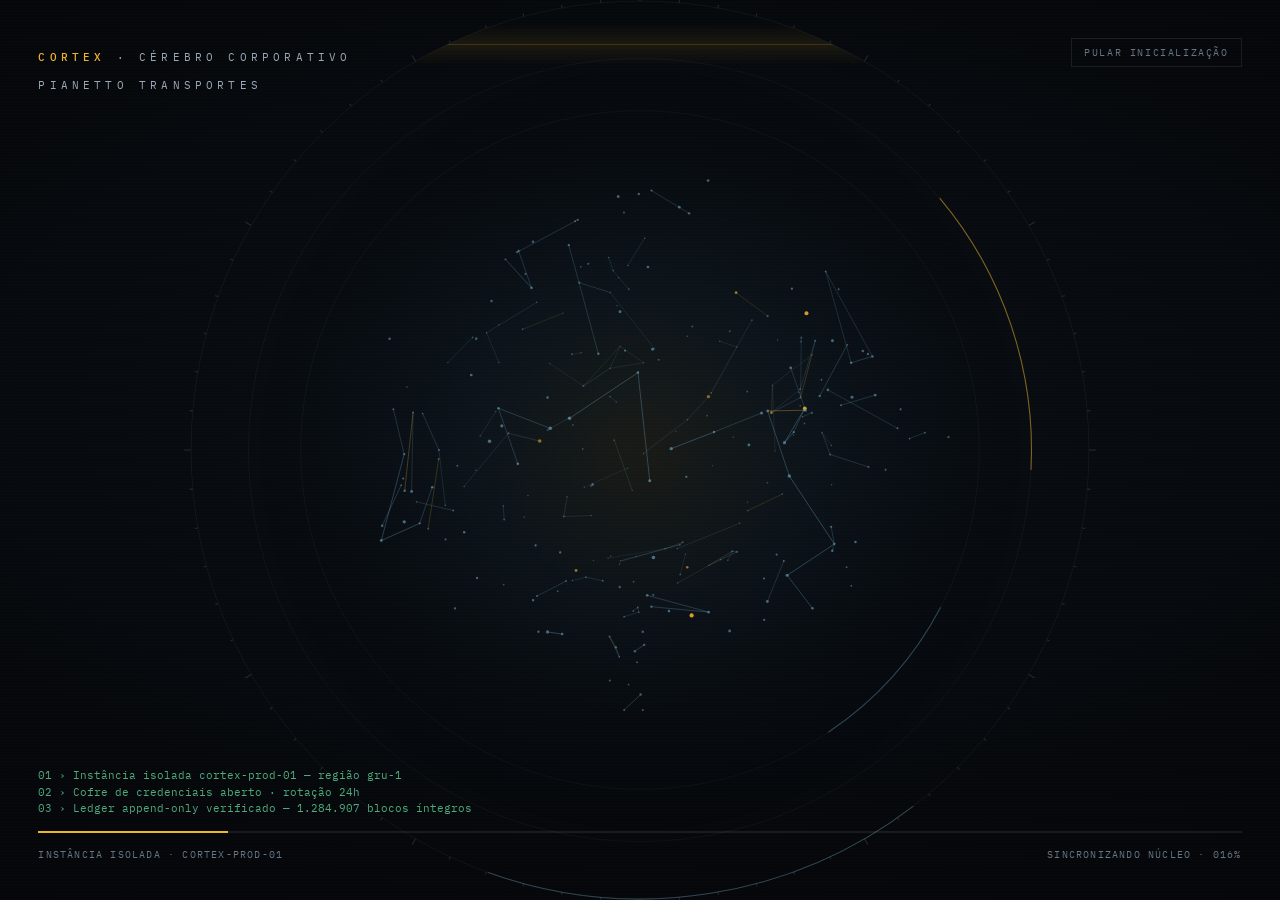
==== index.html @ 595af2d2 "CORTEX: protótipo completo — boot neural, sala do CEO, conciliação ATUA x bancos, 18 etapas, 20 agen" ====
<!doctype html>
<html lang="pt-BR">
<head>
<meta charset="utf-8" />
<meta name="viewport" content="width=device-width, initial-scale=1" />
<title>CORTEX · Pianetto Transportes</title>
<meta name="description" content="Cérebro corporativo autônomo da Pianetto Transportes — agentes, confrontos e conciliação ATUA × bancos." />
<link rel="preconnect" href="https://fonts.googleapis.com">
<link rel="preconnect" href="https://fonts.gstatic.com" crossorigin>
<link href="https://fonts.googleapis.com/css2?family=IBM+Plex+Mono:wght@400;500&family=IBM+Plex+Sans:wght@400;500;600&display=swap" rel="stylesheet">
<link rel="stylesheet" href="css/app.css" />
<link rel="icon" href="data:image/svg+xml,%3Csvg xmlns='http://www.w3.org/2000/svg' viewBox='0 0 32 32'%3E%3Cpath d='M16 3 27 9v14L16 29 5 23V9z' fill='none' stroke='%23f0b429' stroke-width='2'/%3E%3Ccircle cx='16' cy='16' r='4' fill='%23f0b429'/%3E%3C/svg%3E">
</head>
<body>

<!-- INICIALIZAÇÃO -->
<div id="boot">
  <canvas id="bootCanvas"></canvas>
  <div class="boot-overlay">
    <div class="boot-top">
      <div>
        <p class="boot-title"><b>CORTEX</b> · Cérebro Corporativo</p>
        <p class="boot-title" style="margin-top:6px">Pianetto Transportes</p>
      </div>
      <button class="boot-skip" id="bootSkip" type="button">Pular inicialização</button>
    </div>
    <div class="boot-bottom">
      <div class="boot-log" id="bootLog" aria-live="polite"></div>
      <div class="boot-bar"><i id="bootBar"></i></div>
      <div class="boot-meta">
        <span>Instância isolada · cortex-prod-01</span>
        <span>Sincronizando núcleo · <span id="bootPct">000%</span></span>
      </div>
    </div>
  </div>
</div>

<!-- APLICAÇÃO -->
<div class="shell" id="shell">
  <aside class="side">
    <div class="brand">
      <svg width="26" height="26" viewBox="0 0 32 32" aria-label="Logo CORTEX" role="img">
        <path d="M16 2.5 27.5 9v14L16 29.5 4.5 23V9z" fill="none" stroke="currentColor" stroke-width="1.4"/>
        <path d="M16 8.5 22 12v7l-6 3.5L10 19v-7z" fill="none" stroke="currentColor" stroke-width="1" opacity=".55"/>
        <circle cx="16" cy="15.7" r="2.6" fill="currentColor"/>
      </svg>
      <div>
        <h1>CORTEX</h1>
        <span>Pianetto Transportes</span>
      </div>
    </div>
    <nav class="nav" id="nav" aria-label="Navegação principal"></nav>
    <div class="side-foot">
      <canvas id="miniBrain" style="width:100%;height:74px;display:block;margin-bottom:6px"></canvas>
      <div class="row"><span>Núcleo</span><b>operando</b></div>
      <div class="row"><span>Sinais hoje</span><b class="num" id="footSinais">—</b></div>
      <div class="row"><span>Custo do dia</span><b class="num" id="footCusto">—</b></div>
      <div class="row"><span>Versão</span><b>1.0.4</b></div>
    </div>
  </aside>

  <header class="top">
    <span class="pulse-dot" aria-hidden="true"></span>
    <div>
      <h2 id="topTitle">Sala do CEO</h2>
      <p class="sub" id="topSub">—</p>
    </div>
    <div class="spacer"></div>
    <div class="top-stat"><span class="eyebrow">Em risco</span><b id="topRisco" style="color:var(--crit)">—</b></div>
    <div class="top-stat"><span class="eyebrow">Recuperado/mês</span><b id="topRec" style="color:var(--ok)">—</b></div>
    <div class="top-stat"><span class="eyebrow">Varredura</span><b id="topVar">—</b></div>
  </header>

  <main class="main" id="main"></main>
</div>

<div class="drawer-bg" id="drawerBg"></div>
<aside class="drawer" id="drawer" aria-hidden="true"></aside>
<div class="toast" id="toast" role="status"></div>

<script type="module" src="js/app.js"></script>
</body>
</html>
---- css/app.css ----
/* CORTEX — painel de instrumentos */
:root {
  --bg: #06080a;
  --bg-2: #0a0e12;
  --panel: #0d1217;
  --panel-2: #111820;
  --line: rgba(150, 180, 200, 0.13);
  --line-strong: rgba(150, 180, 200, 0.26);
  --ink: #e6edf3;
  --ink-2: #9aa9b6;
  --ink-3: #647585;
  --amber: #f0b429;
  --amber-dim: rgba(240, 180, 41, 0.14);
  --steel: #6fa8c7;
  --ok: #4fa97d;
  --warn: #e8973a;
  --crit: #e5484d;
  --radius: 3px;
  --radius-lg: 6px;
  --mono: 'IBM Plex Mono', ui-monospace, monospace;
  --sans: 'IBM Plex Sans', system-ui, sans-serif;
}

* { box-sizing: border-box; }
html, body { height: 100%; margin: 0; overflow: hidden; }
body {
  background: var(--bg);
  color: var(--ink);
  font-family: var(--sans);
  font-size: 13px;
  line-height: 1.5;
  -webkit-font-smoothing: antialiased;
}
body::before {
  content: '';
  position: fixed; inset: 0; pointer-events: none; z-index: 999;
  background:
    repeating-linear-gradient(0deg, rgba(255,255,255,.014) 0 1px, transparent 1px 3px);
  opacity: .5;
}
::selection { background: rgba(240,180,41,.28); }
a { color: inherit; }
button { font: inherit; color: inherit; background: none; border: none; cursor: pointer; }
:focus-visible { outline: 1px solid var(--amber); outline-offset: 2px; }

.num { font-family: var(--mono); font-variant-numeric: tabular-nums lining-nums; }
.mono { font-family: var(--mono); }
.eyebrow {
  font-family: var(--mono); font-size: 10px; letter-spacing: .16em;
  text-transform: uppercase; color: var(--ink-3);
}

/* ---------- BOOT ---------- */
#boot {
  position: fixed; inset: 0; z-index: 500;
  background: radial-gradient(120% 90% at 50% 45%, #0a1016 0%, #05070a 60%, #030507 100%);
  display: grid; grid-template-rows: 1fr auto;
  transition: opacity .7s ease, filter .7s ease;
}
#boot.done { opacity: 0; filter: blur(6px); pointer-events: none; }
#boot canvas { position: absolute; inset: 0; width: 100%; height: 100%; }
.boot-overlay {
  position: relative; z-index: 2; display: grid; grid-template-rows: 1fr auto;
  height: 100%; padding: clamp(16px, 3vw, 40px);
}
.boot-top { display: flex; justify-content: space-between; align-items: flex-start; }
.boot-title { font-size: 11px; letter-spacing: .38em; text-transform: uppercase; color: var(--ink-2); font-family: var(--mono); }
.boot-title b { color: var(--amber); font-weight: 500; }
.boot-bottom { display: grid; gap: 14px; }
.boot-log {
  font-family: var(--mono); font-size: 11px; color: var(--ink-2);
  height: 128px; overflow: hidden; display: flex; flex-direction: column; justify-content: flex-end;
}
.boot-log div { opacity: 0; animation: logIn .28s forwards; white-space: nowrap; }
.boot-log .ok { color: var(--ok); }
.boot-log .hi { color: var(--amber); }
@keyframes logIn { to { opacity: 1; } }
.boot-bar { height: 2px; background: rgba(255,255,255,.08); position: relative; overflow: hidden; }
.boot-bar i { position: absolute; inset: 0 100% 0 0; background: var(--amber); transition: right .3s linear; }
.boot-meta { display: flex; justify-content: space-between; font-family: var(--mono); font-size: 10px; letter-spacing: .12em; color: var(--ink-3); text-transform: uppercase; }
.boot-skip {
  font-family: var(--mono); font-size: 10px; letter-spacing: .16em; text-transform: uppercase;
  color: var(--ink-3); border: 1px solid var(--line); padding: 6px 12px;
}
.boot-skip:hover { color: var(--amber); border-color: var(--line-strong); }

/* ---------- SHELL ---------- */
.shell {
  display: grid; grid-template-columns: 226px 1fr; grid-template-rows: 62px 1fr;
  height: 100dvh; opacity: 0; transition: opacity .6s ease .15s;
}
.shell.live { opacity: 1; }

.side {
  grid-row: 1 / -1; border-right: 1px solid var(--line); background: var(--bg-2);
  display: flex; flex-direction: column; overflow-y: auto; overscroll-behavior: contain;
}
.brand { display: flex; gap: 10px; align-items: center; padding: 14px 16px; border-bottom: 1px solid var(--line); }
.brand svg { color: var(--amber); flex: none; }
.brand h1 { font-size: 13px; margin: 0; letter-spacing: .3em; font-weight: 600; }
.brand span { display: block; font-family: var(--mono); font-size: 9px; letter-spacing: .14em; color: var(--ink-3); text-transform: uppercase; }

.nav { padding: 10px 8px; display: grid; gap: 1px; }
.nav-label { padding: 12px 8px 6px; }
.nav button {
  display: flex; align-items: center; gap: 9px; width: 100%; text-align: left;
  padding: 8px 8px; border-radius: var(--radius); color: var(--ink-2); font-size: 12.5px;
  position: relative;
}
.nav button:hover { background: rgba(255,255,255,.035); color: var(--ink); }
.nav button.on { background: rgba(240,180,41,.09); color: var(--ink); }
.nav button.on::before { content: ''; position: absolute; left: -8px; top: 6px; bottom: 6px; width: 2px; background: var(--amber); }
.nav svg { width: 14px; height: 14px; flex: none; opacity: .8; }
.nav .tag { margin-left: auto; font-family: var(--mono); font-size: 10px; color: var(--ink-3); }
.nav .tag.crit { color: var(--crit); }

.side-foot { margin-top: auto; padding: 12px 16px; border-top: 1px solid var(--line); display: grid; gap: 6px; }
.side-foot .row { display: flex; justify-content: space-between; font-family: var(--mono); font-size: 10px; color: var(--ink-3); }
.side-foot .row b { color: var(--ink-2); font-weight: 400; }

.top {
  grid-column: 2; display: flex; align-items: center; gap: 18px;
  padding: 0 20px; border-bottom: 1px solid var(--line); background: var(--bg-2);
}
.top h2 { font-size: 13px; margin: 0 0 2px; font-weight: 600; letter-spacing: .02em; }
.top .sub { font-family: var(--mono); font-size: 10.5px; color: var(--ink-3); }
.top .spacer { flex: 1; }
.pulse-dot { width: 6px; height: 6px; border-radius: 50%; background: var(--ok); box-shadow: 0 0 0 0 rgba(79,169,125,.6); animation: pulse 2.4s infinite; }
@keyframes pulse { 70% { box-shadow: 0 0 0 7px rgba(79,169,125,0); } 100% { box-shadow: 0 0 0 0 rgba(79,169,125,0); } }
.top-stat { display: flex; gap: 8px; align-items: baseline; }
.top-stat b { font-family: var(--mono); font-size: 13px; font-weight: 500; }

.main { grid-column: 2; overflow-y: auto; overscroll-behavior: contain; padding: 20px; }
.view { display: none; }
.view.on { display: block; animation: fade .35s ease; }
@keyframes fade { from { opacity: 0; transform: translateY(4px); } }

/* ---------- PANELS ---------- */
.panel { background: var(--panel); border: 1px solid var(--line); border-radius: var(--radius-lg); }
.panel > header {
  display: flex; align-items: center; gap: 10px; padding: 11px 14px; border-bottom: 1px solid var(--line);
}
.panel > header h3 { margin: 0; font-size: 12px; font-weight: 600; letter-spacing: .02em; }
.panel > header .eyebrow { margin-left: auto; }
.panel .body { padding: 14px; }
.grid { display: grid; gap: 14px; }
.g-4 { grid-template-columns: repeat(4, 1fr); }
.g-3 { grid-template-columns: repeat(3, 1fr); }
.g-2 { grid-template-columns: repeat(2, 1fr); }
.g-main { grid-template-columns: 1.55fr 1fr; align-items: start; }
@media (max-width: 1100px) { .g-4, .g-3, .g-2, .g-main { grid-template-columns: 1fr 1fr; } }
@media (max-width: 760px) { .g-4, .g-3, .g-2, .g-main { grid-template-columns: 1fr; } }

.metric { padding: 14px; }
.metric .eyebrow { display: block; margin-bottom: 9px; }
.metric .v { font-family: var(--mono); font-size: 25px; letter-spacing: -.02em; line-height: 1; }
.metric .v.crit { color: var(--crit); }
.metric .v.ok { color: var(--ok); }
.metric .v.amber { color: var(--amber); }
.metric .d { font-size: 11px; color: var(--ink-3); margin-top: 7px; }
.spark { margin-top: 10px; height: 26px; width: 100%; display: block; }

/* ---------- TABLES ---------- */
table { width: 100%; border-collapse: collapse; }
th {
  text-align: left; font-family: var(--mono); font-size: 9.5px; letter-spacing: .14em;
  text-transform: uppercase; color: var(--ink-3); font-weight: 400;
  padding: 9px 12px; border-bottom: 1px solid var(--line); white-space: nowrap;
}
td { padding: 9px 12px; border-bottom: 1px solid rgba(150,180,200,.07); font-size: 12.2px; vertical-align: middle; }
tbody tr:last-child td { border-bottom: none; }
tbody tr.click { cursor: pointer; }
tbody tr.click:hover { background: rgba(255,255,255,.03); }
td.r, th.r { text-align: right; }

.dot { display: inline-block; width: 6px; height: 6px; border-radius: 50%; margin-right: 7px; vertical-align: middle; }
.dot.ok { background: var(--ok); } .dot.warn { background: var(--warn); }
.dot.crit { background: var(--crit); } .dot.idle { background: var(--ink-3); }
.dot.steel { background: var(--steel); }

.chip {
  display: inline-block; font-family: var(--mono); font-size: 9.5px; letter-spacing: .1em;
  text-transform: uppercase; padding: 2.5px 7px; border: 1px solid var(--line-strong);
  border-radius: 2px; color: var(--ink-2);
}
.chip.crit { color: var(--crit); border-color: rgba(229,72,77,.4); }
.chip.warn { color: var(--warn); border-color: rgba(232,151,58,.4); }
.chip.ok { color: var(--ok); border-color: rgba(79,169,125,.4); }
.chip.amber { color: var(--amber); border-color: rgba(240,180,41,.4); }

.bar { height: 3px; background: rgba(255,255,255,.07); border-radius: 2px; overflow: hidden; }
.bar i { display: block; height: 100%; background: var(--steel); }
.bar i.ok { background: var(--ok); } .bar i.warn { background: var(--warn); } .bar i.crit { background: var(--crit); }

/* ---------- CASE CARDS ---------- */
.case { padding: 13px 14px; border-bottom: 1px solid rgba(150,180,200,.08); cursor: pointer; display: grid; gap: 7px; }
.case:last-child { border-bottom: none; }
.case:hover { background: rgba(255,255,255,.028); }
.case .l1 { display: flex; align-items: center; gap: 9px; }
.case .l1 .id { font-family: var(--mono); font-size: 10.5px; color: var(--ink-3); }
.case .l1 .val { margin-left: auto; font-family: var(--mono); font-size: 13px; }
.case h4 { margin: 0; font-size: 13px; font-weight: 500; }
.case .l3 { display: flex; gap: 14px; font-size: 11px; color: var(--ink-3); flex-wrap: wrap; }

/* ---------- CHAIN ---------- */
.chain { display: grid; gap: 8px; }
.stage {
  display: grid; grid-template-columns: 34px 1.6fr 1fr 92px 74px 60px; gap: 12px; align-items: center;
  padding: 11px 13px; background: var(--panel); border: 1px solid var(--line);
  border-radius: var(--radius); cursor: pointer; position: relative;
}
.stage:hover { border-color: var(--line-strong); background: var(--panel-2); }
.stage .ord { font-family: var(--mono); font-size: 11px; color: var(--ink-3); }
.stage .nm { font-size: 12.7px; }
.stage .nm small { display: block; color: var(--ink-3); font-size: 10.5px; margin-top: 2px; }
.stage .ar { font-size: 11.5px; color: var(--ink-2); }
.stage .sl { font-family: var(--mono); font-size: 11px; color: var(--ink-2); }
@media (max-width: 900px) { .stage { grid-template-columns: 28px 1fr 60px; } .stage .ar, .stage .sl { display: none; } }
.stage-risk { font-size: 11px; color: var(--warn); grid-column: 2 / -1; }

/* ---------- FLOW ---------- */
.flow { display: grid; }
.flow div { display: grid; grid-template-columns: 46px 62px 1fr; gap: 10px; padding: 8px 14px; font-size: 11.7px; border-bottom: 1px solid rgba(150,180,200,.06); }
.flow div:last-child { border-bottom: none; }
.flow .h, .flow .a { font-family: var(--mono); font-size: 10.5px; color: var(--ink-3); }
.flow .a { color: var(--steel); }

/* ---------- DRAWER ---------- */
.drawer-bg { position: fixed; inset: 0; background: rgba(3,5,8,.72); opacity: 0; pointer-events: none; transition: opacity .25s; z-index: 40; }
.drawer-bg.on { opacity: 1; pointer-events: auto; }
.drawer {
  position: fixed; top: 0; right: 0; bottom: 0; width: min(540px, 94vw); z-index: 41;
  background: var(--bg-2); border-left: 1px solid var(--line-strong);
  transform: translateX(102%); transition: transform .32s cubic-bezier(.22,.8,.28,1);
  display: flex; flex-direction: column;
}
.drawer.on { transform: none; }
.drawer header { padding: 16px 18px; border-bottom: 1px solid var(--line); display: flex; align-items: flex-start; gap: 12px; }
.drawer header h3 { margin: 6px 0 0; font-size: 14.5px; font-weight: 600; line-height: 1.35; }
.drawer .close { color: var(--ink-3); font-size: 18px; line-height: 1; padding: 2px 6px; }
.drawer .close:hover { color: var(--ink); }
.drawer .content { overflow-y: auto; overscroll-behavior: contain; padding: 16px 18px 26px; display: grid; gap: 18px; }
.dsec { display: grid; gap: 8px; }
.dsec p { margin: 0; color: var(--ink-2); font-size: 12.4px; line-height: 1.6; }
.ev { display: grid; gap: 4px; padding: 10px 12px; background: var(--panel); border: 1px solid var(--line); border-radius: var(--radius); }
.ev .t { display: flex; gap: 10px; align-items: center; font-size: 11.6px; }
.ev .t b { font-weight: 500; }
.ev .t .ref { font-family: var(--mono); font-size: 10.5px; color: var(--ink-3); margin-left: auto; }
.ev .n { font-size: 11.6px; color: var(--ink-3); }
.drawer footer { padding: 14px 18px; border-top: 1px solid var(--line); display: flex; gap: 8px; }
.btn { padding: 9px 14px; border: 1px solid var(--line-strong); border-radius: var(--radius); font-size: 12px; color: var(--ink-2); }
.btn:hover { color: var(--ink); background: rgba(255,255,255,.04); }
.btn.primary { background: var(--amber); color: #16110a; border-color: var(--amber); font-weight: 600; }
.btn.primary:hover { background: #ffc23f; }

.toast {
  position: fixed; bottom: 20px; left: 50%; transform: translate(-50%, 20px); z-index: 60;
  background: var(--panel-2); border: 1px solid var(--line-strong); border-radius: var(--radius);
  padding: 11px 16px; font-size: 12px; opacity: 0; transition: all .3s; pointer-events: none;
}
.toast.on { opacity: 1; transform: translate(-50%, 0); }

h3.sec { font-size: 12px; margin: 26px 0 12px; font-weight: 600; letter-spacing: .02em; }
h3.sec:first-child { margin-top: 0; }

/* ---------- RESPONSIVO ---------- */
@media (max-width: 900px) {
  .shell { grid-template-columns: 1fr; grid-template-rows: auto auto 1fr; }
  .side { grid-column: 1; grid-row: 1; border-right: none; border-bottom: 1px solid var(--line); display: block; height: auto; }
  .side .brand { padding: 12px 14px; }
  .nav { display: flex; gap: 4px; overflow-x: auto; padding: 0 10px 8px; scrollbar-width: none; }
  .nav::-webkit-scrollbar { display: none; }
  .nav-label { display: none; }
  .nav button { white-space: nowrap; flex: 0 0 auto; width: auto; padding: 8px 10px; border-bottom: 2px solid transparent; border-radius: 0; }
  .nav button.on { background: transparent; border-bottom-color: var(--amber); }
  .nav button.on::before { display: none; }
  .nav .tag { display: none; }
  .side-foot { display: none; }
  .top { grid-column: 1; grid-row: 2; padding: 0 14px; gap: 10px; }
  .top-stat { display: none; }
  .main { grid-column: 1; grid-row: 3; padding: 14px; }
  .drawer { width: 100%; }
  table { font-size: 11.5px; }
  .panel table { display: block; overflow-x: auto; }
}
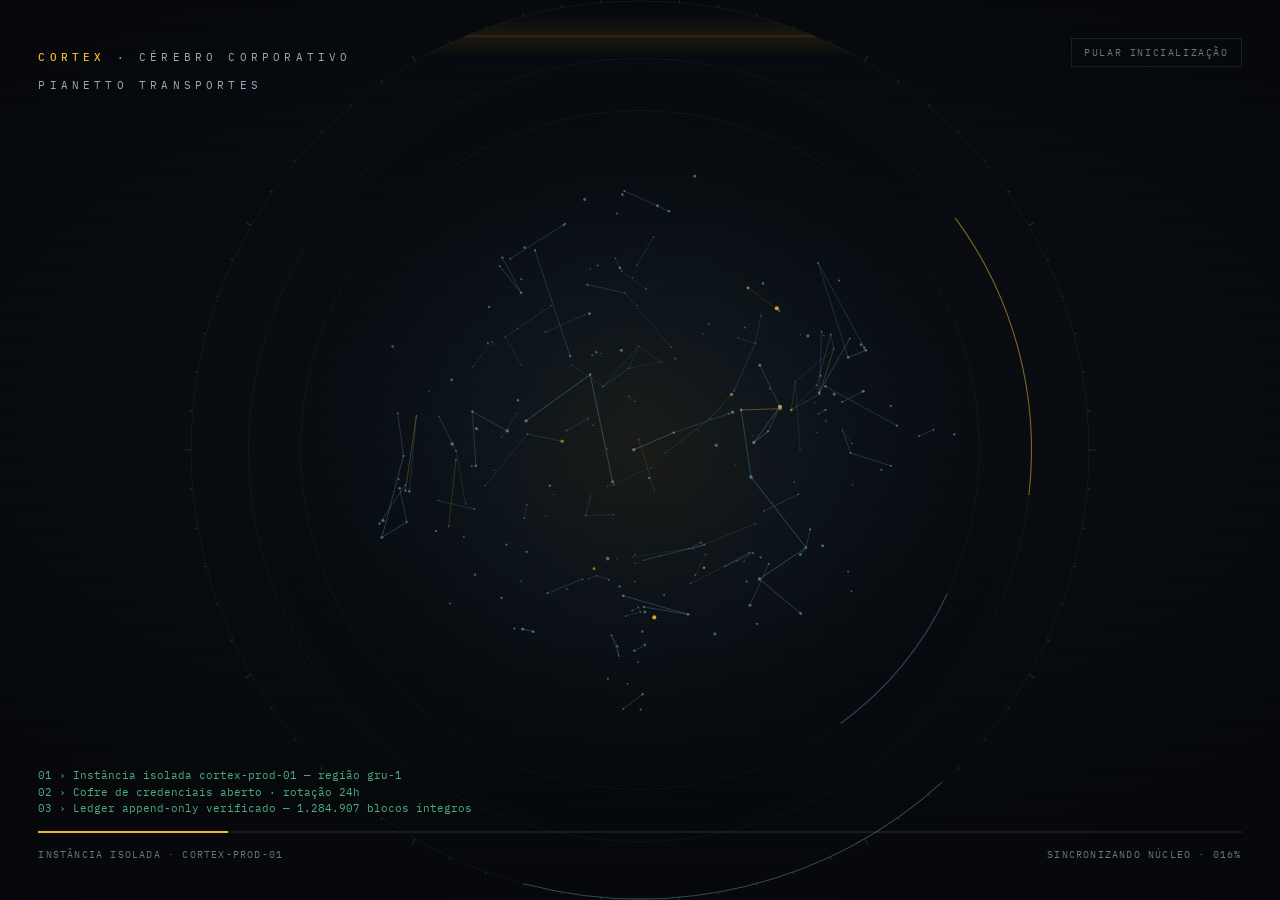
==== commit 0d354baa: "Fase 1: parser de OFX real, leitor do razao do ATUA e motor de conciliacao com 4 regras" ====
--- a/index.html
+++ b/index.html
@@ -78,6 +78,7 @@
 <aside class="drawer" id="drawer" aria-hidden="true"></aside>
 <div class="toast" id="toast" role="status"></div>
 
+<script src="js/ofx.js"></script>
 <script type="module" src="js/app.js"></script>
 </body>
 </html>
--- a/css/app.css
+++ b/css/app.css
@@ -283,3 +283,35 @@
   table { font-size: 11.5px; }
   .panel table { display: block; overflow-x: auto; }
 }
+
+/* ---------- ARQUIVOS / OFX ---------- */
+.drops { display: grid; grid-template-columns: 1fr 1fr; gap: 12px; }
+.drop {
+  display: grid; gap: 6px; justify-items: start; cursor: pointer;
+  padding: 18px; border: 1px dashed var(--line-strong); border-radius: var(--radius);
+  background: rgba(255,255,255,.012); transition: border-color .18s, background .18s;
+}
+.drop:hover, .drop.over { border-color: var(--amber); background: rgba(240,180,41,.05); }
+.drop svg { width: 20px; height: 20px; color: var(--amber); opacity: .85; margin-bottom: 2px; }
+.drop b { font-size: 12.6px; font-weight: 600; }
+.drop span { font-size: 11.6px; color: var(--ink-3); line-height: 1.55; }
+.drop-acts { display: flex; align-items: center; gap: 10px; margin-top: 12px; flex-wrap: wrap; }
+.hint { font-size: 11px; color: var(--ink-3); line-height: 1.5; }
+.erros {
+  margin-top: 12px; display: grid; gap: 6px; padding: 10px 12px;
+  border: 1px solid rgba(229,72,77,.35); border-radius: var(--radius);
+  background: rgba(229,72,77,.06); font-size: 11.8px; color: var(--ink-2);
+}
+.erros b { color: var(--crit); font-weight: 500; }
+.passo { display: grid; gap: 14px; }
+.passo .p { display: flex; gap: 12px; align-items: flex-start; }
+.passo .p i {
+  font-family: var(--mono); font-style: normal; font-size: 10.5px; color: var(--amber);
+  border: 1px solid rgba(240,180,41,.35); border-radius: 2px; padding: 2px 5px; flex: none; margin-top: 1px;
+}
+.passo .p b { display: block; font-size: 12.4px; font-weight: 600; margin-bottom: 4px; }
+.passo .p span { font-size: 11.9px; color: var(--ink-3); line-height: 1.6; }
+
+@media (max-width: 900px) {
+  .drops { grid-template-columns: 1fr; }
+}
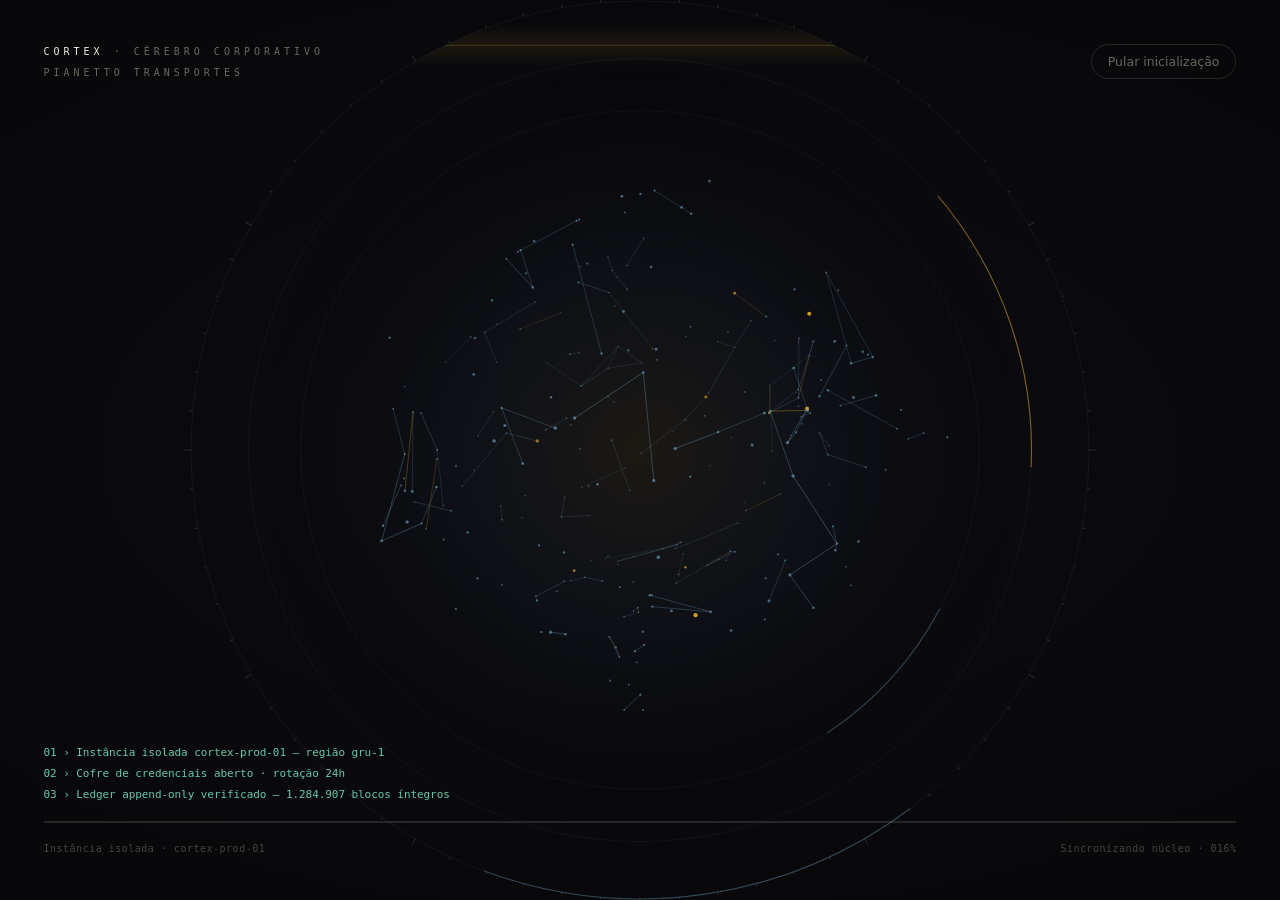
==== commit 7dedecf5: "Redesign visual: instrumento silencioso, grafo do cortex, quadro de especialistas" ====
--- a/index.html
+++ b/index.html
@@ -60,6 +60,9 @@
   </aside>
 
   <header class="top">
+    <button class="menu-btn" id="menuBtn" type="button" aria-label="Abrir menu">
+      <svg width="15" height="15" viewBox="0 0 16 16" fill="none" stroke="currentColor" stroke-width="1.4"><path d="M2 4h12M2 8h12M2 12h12"/></svg>
+    </button>
     <span class="pulse-dot" aria-hidden="true"></span>
     <div>
       <h2 id="topTitle">Sala do CEO</h2>
--- a/css/app.css
+++ b/css/app.css
@@ -1,317 +1,673 @@
-/* CORTEX — painel de instrumentos */
+/* ==========================================================================
+   CORTEX — sistema visual "Instrumento"
+   Preto quente, creme editorial, uma brasa âmbar. Sem scanline, sem néon.
+   A hierarquia vem do espaço e do peso do texto, não de cor forte.
+   ========================================================================== */
+
 :root {
-  --bg: #06080a;
-  --bg-2: #0a0e12;
-  --panel: #0d1217;
-  --panel-2: #111820;
-  --line: rgba(150, 180, 200, 0.13);
-  --line-strong: rgba(150, 180, 200, 0.26);
-  --ink: #e6edf3;
-  --ink-2: #9aa9b6;
-  --ink-3: #647585;
-  --amber: #f0b429;
-  --amber-dim: rgba(240, 180, 41, 0.14);
+  /* superfícies */
+  --bg: #08080b;
+  --bg-2: #0b0b0f;
+  --panel: #0e0e13;
+  --panel-2: #131319;
+  --panel-3: #17171e;
+
+  /* traços */
+  --line: rgba(236, 228, 214, 0.075);
+  --line-2: rgba(236, 228, 214, 0.13);
+  --line-3: rgba(236, 228, 214, 0.22);
+
+  /* tinta */
+  --ink: #f1ece1;
+  --ink-2: #9d978b;
+  --ink-3: #6b665d;
+  --ink-4: #47443e;
+
+  /* sinal */
+  --ember: #e9a23b;
+  --ember-soft: rgba(233, 162, 59, 0.13);
+  --teal: #63c9ae;
+  --teal-soft: rgba(99, 201, 174, 0.12);
+  --violet: #8e82f0;
+  --violet-soft: rgba(142, 130, 240, 0.13);
   --steel: #6fa8c7;
-  --ok: #4fa97d;
-  --warn: #e8973a;
-  --crit: #e5484d;
-  --radius: 3px;
-  --radius-lg: 6px;
-  --mono: 'IBM Plex Mono', ui-monospace, monospace;
-  --sans: 'IBM Plex Sans', system-ui, sans-serif;
+  --amber: #e9a23b;
+  --crit: #e2564f;
+  --crit-soft: rgba(226, 86, 79, 0.13);
+  --warn: #de9438;
+
+  /* forma */
+  --r-sm: 7px;
+  --r: 12px;
+  --r-lg: 18px;
+  --r-pill: 999px;
+
+  /* tipografia */
+  --display: 'Cabinet Grotesk', 'Satoshi', system-ui, sans-serif;
+  --sans: 'Satoshi', system-ui, -apple-system, sans-serif;
+  --mono: 'JetBrains Mono', ui-monospace, 'SF Mono', monospace;
+  --serif: 'Instrument Serif', Georgia, serif;
+
+  /* escala */
+  --t-xs: 11px;
+  --t-sm: 12.5px;
+  --t-base: 14px;
+  --t-md: 16px;
+  --t-lg: 19px;
+  --t-xl: 25px;
+  --t-2xl: 34px;
+  --t-3xl: 46px;
+
+  --side-w: 262px;
+  --top-h: 68px;
 }
 
 * { box-sizing: border-box; }
 html, body { height: 100%; margin: 0; overflow: hidden; }
+
 body {
   background: var(--bg);
   color: var(--ink);
   font-family: var(--sans);
-  font-size: 13px;
-  line-height: 1.5;
+  font-size: var(--t-base);
+  line-height: 1.55;
+  letter-spacing: -0.005em;
   -webkit-font-smoothing: antialiased;
-}
+  -moz-osx-font-smoothing: grayscale;
+}
+
+/* a brasa: um único foco de calor no canto, como luz de sala escura */
 body::before {
   content: '';
-  position: fixed; inset: 0; pointer-events: none; z-index: 999;
+  position: fixed;
+  inset: 0;
+  pointer-events: none;
+  z-index: 0;
   background:
-    repeating-linear-gradient(0deg, rgba(255,255,255,.014) 0 1px, transparent 1px 3px);
-  opacity: .5;
-}
-::selection { background: rgba(240,180,41,.28); }
-a { color: inherit; }
+    radial-gradient(60% 45% at 8% 92%, rgba(233, 132, 40, 0.09) 0%, transparent 68%),
+    radial-gradient(50% 40% at 88% 4%, rgba(142, 130, 240, 0.045) 0%, transparent 70%);
+}
+
+::selection { background: rgba(233, 162, 59, 0.26); color: #fff; }
+a { color: inherit; text-decoration: none; }
 button { font: inherit; color: inherit; background: none; border: none; cursor: pointer; }
-:focus-visible { outline: 1px solid var(--amber); outline-offset: 2px; }
-
-.num { font-family: var(--mono); font-variant-numeric: tabular-nums lining-nums; }
-.mono { font-family: var(--mono); }
+:focus-visible { outline: 1.5px solid var(--ember); outline-offset: 3px; border-radius: 3px; }
+
+/* barras de rolagem discretas */
+::-webkit-scrollbar { width: 9px; height: 9px; }
+::-webkit-scrollbar-track { background: transparent; }
+::-webkit-scrollbar-thumb { background: rgba(236, 228, 214, 0.09); border-radius: 99px; border: 2px solid transparent; background-clip: content-box; }
+::-webkit-scrollbar-thumb:hover { background: rgba(236, 228, 214, 0.2); background-clip: content-box; }
+
+/* ---------- utilitários tipográficos ---------- */
+.num, .mono { font-family: var(--mono); font-variant-numeric: tabular-nums lining-nums; letter-spacing: -0.02em; }
 .eyebrow {
-  font-family: var(--mono); font-size: 10px; letter-spacing: .16em;
-  text-transform: uppercase; color: var(--ink-3);
-}
-
-/* ---------- BOOT ---------- */
+  font-family: var(--mono);
+  font-size: 9.5px;
+  letter-spacing: 0.19em;
+  text-transform: uppercase;
+  color: var(--ink-3);
+  font-weight: 500;
+}
+.serif { font-family: var(--serif); font-style: italic; letter-spacing: 0.005em; }
+
+/* ==========================================================================
+   INICIALIZAÇÃO
+   ========================================================================== */
 #boot {
   position: fixed; inset: 0; z-index: 500;
-  background: radial-gradient(120% 90% at 50% 45%, #0a1016 0%, #05070a 60%, #030507 100%);
+  background: radial-gradient(130% 100% at 50% 50%, #0d0d12 0%, #08080b 55%, #040406 100%);
   display: grid; grid-template-rows: 1fr auto;
-  transition: opacity .7s ease, filter .7s ease;
-}
-#boot.done { opacity: 0; filter: blur(6px); pointer-events: none; }
+  transition: opacity .8s cubic-bezier(.4,0,.2,1), filter .8s cubic-bezier(.4,0,.2,1);
+}
+#boot.done { opacity: 0; filter: blur(10px); pointer-events: none; }
 #boot canvas { position: absolute; inset: 0; width: 100%; height: 100%; }
 .boot-overlay {
   position: relative; z-index: 2; display: grid; grid-template-rows: 1fr auto;
-  height: 100%; padding: clamp(16px, 3vw, 40px);
+  height: 100%; padding: clamp(20px, 3.4vw, 46px);
 }
 .boot-top { display: flex; justify-content: space-between; align-items: flex-start; }
-.boot-title { font-size: 11px; letter-spacing: .38em; text-transform: uppercase; color: var(--ink-2); font-family: var(--mono); }
-.boot-title b { color: var(--amber); font-weight: 500; }
-.boot-bottom { display: grid; gap: 14px; }
+.boot-title {
+  font-family: var(--mono); font-size: 10px; letter-spacing: 0.4em;
+  text-transform: uppercase; color: var(--ink-3); margin: 0;
+}
+.boot-title b { color: var(--ink); font-weight: 500; }
+.boot-skip {
+  font-size: var(--t-sm); color: var(--ink-3);
+  border: 1px solid var(--line-2); border-radius: var(--r-pill);
+  padding: 7px 16px; transition: .2s;
+}
+.boot-skip:hover { color: var(--ink); border-color: var(--line-3); }
+.boot-bottom { display: grid; gap: 18px; }
 .boot-log {
-  font-family: var(--mono); font-size: 11px; color: var(--ink-2);
-  height: 128px; overflow: hidden; display: flex; flex-direction: column; justify-content: flex-end;
-}
-.boot-log div { opacity: 0; animation: logIn .28s forwards; white-space: nowrap; }
-.boot-log .ok { color: var(--ok); }
-.boot-log .hi { color: var(--amber); }
-@keyframes logIn { to { opacity: 1; } }
-.boot-bar { height: 2px; background: rgba(255,255,255,.08); position: relative; overflow: hidden; }
-.boot-bar i { position: absolute; inset: 0 100% 0 0; background: var(--amber); transition: right .3s linear; }
-.boot-meta { display: flex; justify-content: space-between; font-family: var(--mono); font-size: 10px; letter-spacing: .12em; color: var(--ink-3); text-transform: uppercase; }
-.boot-skip {
-  font-family: var(--mono); font-size: 10px; letter-spacing: .16em; text-transform: uppercase;
-  color: var(--ink-3); border: 1px solid var(--line); padding: 6px 12px;
-}
-.boot-skip:hover { color: var(--amber); border-color: var(--line-strong); }
-
-/* ---------- SHELL ---------- */
+  font-family: var(--mono); font-size: var(--t-xs); color: var(--ink-4);
+  display: grid; gap: 4px; min-height: 104px; align-content: end;
+}
+.boot-log div { opacity: 0; animation: bootIn .5s forwards; }
+.boot-log .ok { color: var(--teal); }
+.boot-log .hi { color: var(--ink-2); }
+@keyframes bootIn { to { opacity: 1; } }
+.boot-bar { height: 1.5px; background: var(--line-2); border-radius: 99px; overflow: hidden; }
+.boot-bar i { display: block; height: 100%; width: 0; background: linear-gradient(90deg, var(--ember), var(--teal)); transition: width .25s; }
+.boot-meta {
+  display: flex; justify-content: space-between;
+  font-family: var(--mono); font-size: 10px; color: var(--ink-4); letter-spacing: .05em;
+}
+
+/* ==========================================================================
+   ESTRUTURA
+   ========================================================================== */
 .shell {
-  display: grid; grid-template-columns: 226px 1fr; grid-template-rows: 62px 1fr;
-  height: 100dvh; opacity: 0; transition: opacity .6s ease .15s;
-}
-.shell.live { opacity: 1; }
-
+  position: relative; z-index: 1;
+  display: grid;
+  grid-template-columns: var(--side-w) 1fr;
+  grid-template-rows: var(--top-h) 1fr;
+  grid-template-areas: 'side top' 'side main';
+  height: 100%;
+  animation: shellIn 1s ease .35s both;
+}
+@keyframes shellIn { from { opacity: 0; } to { opacity: 1; } }
+
+/* ---------- lateral ---------- */
 .side {
-  grid-row: 1 / -1; border-right: 1px solid var(--line); background: var(--bg-2);
-  display: flex; flex-direction: column; overflow-y: auto; overscroll-behavior: contain;
-}
-.brand { display: flex; gap: 10px; align-items: center; padding: 14px 16px; border-bottom: 1px solid var(--line); }
-.brand svg { color: var(--amber); flex: none; }
-.brand h1 { font-size: 13px; margin: 0; letter-spacing: .3em; font-weight: 600; }
-.brand span { display: block; font-family: var(--mono); font-size: 9px; letter-spacing: .14em; color: var(--ink-3); text-transform: uppercase; }
-
-.nav { padding: 10px 8px; display: grid; gap: 1px; }
-.nav-label { padding: 12px 8px 6px; }
+  grid-area: side;
+  border-right: 1px solid var(--line);
+  display: grid; grid-template-rows: auto 1fr auto;
+  min-height: 0;
+  background: linear-gradient(180deg, rgba(255,255,255,.012), transparent 40%);
+}
+.brand {
+  display: flex; align-items: center; gap: 12px;
+  padding: 0 20px; height: var(--top-h);
+  border-bottom: 1px solid var(--line);
+}
+.brand svg { color: var(--ember); flex-shrink: 0; }
+.brand > div { min-width: 0; }
+.brand h1 {
+  margin: 0; display: block; font-family: var(--display); font-size: var(--t-md);
+  font-weight: 700; letter-spacing: 0.13em; line-height: 1.15;
+}
+.brand span { display: block; font-size: var(--t-xs); color: var(--ink-3); letter-spacing: 0.03em; }
+
+.nav { padding: 16px 12px; overflow-y: auto; min-height: 0; }
+.nav-label { margin: 20px 0 8px; padding-left: 10px; }
+.nav-label:first-child { margin-top: 0; }
 .nav button {
-  display: flex; align-items: center; gap: 9px; width: 100%; text-align: left;
-  padding: 8px 8px; border-radius: var(--radius); color: var(--ink-2); font-size: 12.5px;
+  width: 100%; display: flex; align-items: center; gap: 11px;
+  padding: 9px 11px; border-radius: var(--r-sm);
+  color: var(--ink-2); text-align: left;
+  transition: background .17s, color .17s;
   position: relative;
 }
-.nav button:hover { background: rgba(255,255,255,.035); color: var(--ink); }
-.nav button.on { background: rgba(240,180,41,.09); color: var(--ink); }
-.nav button.on::before { content: ''; position: absolute; left: -8px; top: 6px; bottom: 6px; width: 2px; background: var(--amber); }
-.nav svg { width: 14px; height: 14px; flex: none; opacity: .8; }
-.nav .tag { margin-left: auto; font-family: var(--mono); font-size: 10px; color: var(--ink-3); }
-.nav .tag.crit { color: var(--crit); }
-
-.side-foot { margin-top: auto; padding: 12px 16px; border-top: 1px solid var(--line); display: grid; gap: 6px; }
-.side-foot .row { display: flex; justify-content: space-between; font-family: var(--mono); font-size: 10px; color: var(--ink-3); }
-.side-foot .row b { color: var(--ink-2); font-weight: 400; }
-
+.nav button:hover { background: rgba(236, 228, 214, 0.045); color: var(--ink); }
+.nav button.on { background: rgba(236, 228, 214, 0.075); color: var(--ink); }
+.nav button.on::before {
+  content: ''; position: absolute; left: -12px; top: 50%; transform: translateY(-50%);
+  width: 2px; height: 17px; background: var(--ember); border-radius: 0 2px 2px 0;
+}
+.nav svg { width: 16px; height: 16px; flex-shrink: 0; opacity: .72; }
+.nav button.on svg { opacity: 1; color: var(--ember); }
+.nav .nm { flex: 1; font-size: var(--t-sm); font-weight: 500; letter-spacing: -0.01em; }
+.nav .tag {
+  font-family: var(--mono); font-size: 9.5px; color: var(--ink-3);
+  background: rgba(236, 228, 214, 0.05); border-radius: var(--r-pill);
+  padding: 2px 7px; letter-spacing: .04em;
+}
+.nav .tag.crit { color: var(--crit); background: var(--crit-soft); }
+
+.side-foot { padding: 14px 20px 18px; border-top: 1px solid var(--line); }
+.side-foot .row {
+  display: flex; justify-content: space-between; align-items: baseline;
+  font-size: var(--t-xs); color: var(--ink-3); padding: 3.5px 0;
+}
+.side-foot .row b { color: var(--ink-2); font-weight: 500; font-family: var(--mono); font-size: var(--t-xs); }
+
+/* ---------- topo ---------- */
 .top {
-  grid-column: 2; display: flex; align-items: center; gap: 18px;
-  padding: 0 20px; border-bottom: 1px solid var(--line); background: var(--bg-2);
-}
-.top h2 { font-size: 13px; margin: 0 0 2px; font-weight: 600; letter-spacing: .02em; }
-.top .sub { font-family: var(--mono); font-size: 10.5px; color: var(--ink-3); }
+  grid-area: top;
+  display: flex; align-items: center; gap: 15px;
+  padding: 0 28px;
+  border-bottom: 1px solid var(--line);
+  background: rgba(8, 8, 11, 0.72);
+  backdrop-filter: blur(14px);
+}
+.pulse-dot {
+  width: 6px; height: 6px; border-radius: 50%; background: var(--teal);
+  box-shadow: 0 0 0 0 rgba(99, 201, 174, .5); animation: pulse 2.6s infinite;
+  flex-shrink: 0;
+}
+@keyframes pulse {
+  0% { box-shadow: 0 0 0 0 rgba(99,201,174,.42); }
+  70% { box-shadow: 0 0 0 8px rgba(99,201,174,0); }
+  100% { box-shadow: 0 0 0 0 rgba(99,201,174,0); }
+}
+.top h2 {
+  margin: 0; font-family: var(--display); font-size: var(--t-lg);
+  font-weight: 600; letter-spacing: -0.018em; line-height: 1.2;
+}
+.top .sub { margin: 1px 0 0; font-size: var(--t-xs); color: var(--ink-3); }
 .top .spacer { flex: 1; }
-.pulse-dot { width: 6px; height: 6px; border-radius: 50%; background: var(--ok); box-shadow: 0 0 0 0 rgba(79,169,125,.6); animation: pulse 2.4s infinite; }
-@keyframes pulse { 70% { box-shadow: 0 0 0 7px rgba(79,169,125,0); } 100% { box-shadow: 0 0 0 0 rgba(79,169,125,0); } }
-.top-stat { display: flex; gap: 8px; align-items: baseline; }
-.top-stat b { font-family: var(--mono); font-size: 13px; font-weight: 500; }
-
-.main { grid-column: 2; overflow-y: auto; overscroll-behavior: contain; padding: 20px; }
-.view { display: none; }
-.view.on { display: block; animation: fade .35s ease; }
-@keyframes fade { from { opacity: 0; transform: translateY(4px); } }
-
-/* ---------- PANELS ---------- */
-.panel { background: var(--panel); border: 1px solid var(--line); border-radius: var(--radius-lg); }
-.panel > header {
-  display: flex; align-items: center; gap: 10px; padding: 11px 14px; border-bottom: 1px solid var(--line);
-}
-.panel > header h3 { margin: 0; font-size: 12px; font-weight: 600; letter-spacing: .02em; }
-.panel > header .eyebrow { margin-left: auto; }
-.panel .body { padding: 14px; }
-.grid { display: grid; gap: 14px; }
-.g-4 { grid-template-columns: repeat(4, 1fr); }
-.g-3 { grid-template-columns: repeat(3, 1fr); }
-.g-2 { grid-template-columns: repeat(2, 1fr); }
-.g-main { grid-template-columns: 1.55fr 1fr; align-items: start; }
-@media (max-width: 1100px) { .g-4, .g-3, .g-2, .g-main { grid-template-columns: 1fr 1fr; } }
-@media (max-width: 760px) { .g-4, .g-3, .g-2, .g-main { grid-template-columns: 1fr; } }
-
-.metric { padding: 14px; }
-.metric .eyebrow { display: block; margin-bottom: 9px; }
-.metric .v { font-family: var(--mono); font-size: 25px; letter-spacing: -.02em; line-height: 1; }
+.top-stat { text-align: right; padding-left: 26px; border-left: 1px solid var(--line); }
+.top-stat b {
+  display: block; font-family: var(--mono); font-size: var(--t-md);
+  font-weight: 500; letter-spacing: -0.03em; margin-top: 1px;
+}
+
+/* ---------- área principal ---------- */
+.main {
+  grid-area: main; overflow-y: auto; min-height: 0;
+  padding: 30px 28px 72px;
+  scroll-behavior: smooth;
+}
+.view { max-width: 1440px; animation: viewIn .42s cubic-bezier(.22,.9,.3,1); }
+@keyframes viewIn { from { opacity: 0; transform: translateY(9px); } to { opacity: 1; transform: none; } }
+
+/* ==========================================================================
+   COMPONENTES
+   ========================================================================== */
+
+/* ---------- grades ---------- */
+.grid { display: grid; gap: 16px; }
+.g-2 { grid-template-columns: repeat(2, minmax(0, 1fr)); }
+.g-3 { grid-template-columns: repeat(3, minmax(0, 1fr)); }
+.g-4 { grid-template-columns: repeat(4, minmax(0, 1fr)); }
+.g-main { grid-template-columns: minmax(0, 1.62fr) minmax(0, 1fr); }
+
+/* ---------- cabeçalho de seção editorial ---------- */
+.secao {
+  display: flex; align-items: baseline; gap: 14px;
+  margin: 40px 0 16px; padding-bottom: 12px;
+  border-bottom: 1px solid var(--line);
+  flex-wrap: wrap;
+}
+.secao:first-child { margin-top: 0; }
+.secao h3 {
+  margin: 0; font-family: var(--display); font-size: var(--t-xl);
+  font-weight: 600; letter-spacing: -0.028em; line-height: 1.1;
+}
+.secao .lede {
+  font-family: var(--serif); font-style: italic; font-size: var(--t-md);
+  color: var(--ink-3); letter-spacing: 0.006em; flex: 1; min-width: 200px;
+}
+.secao .cont {
+  font-family: var(--mono); font-size: var(--t-xs); color: var(--ink-3);
+  border: 1px solid var(--line-2); border-radius: var(--r-pill); padding: 4px 12px;
+  white-space: nowrap;
+}
+
+/* ---------- painel ---------- */
+.panel {
+  background: var(--panel);
+  border: 1px solid var(--line);
+  border-radius: var(--r);
+  overflow: hidden;
+}
+.panel > h {
+  display: flex; align-items: center; gap: 10px;
+  padding: 15px 18px 13px;
+  font-size: var(--t-sm); font-weight: 600; letter-spacing: -0.008em;
+  border-bottom: 1px solid var(--line);
+}
+.panel > h .eyebrow { margin-left: auto; }
+.panel .body { padding: 18px; }
+
+/* ---------- métrica ---------- */
+.metric {
+  background: var(--panel); border: 1px solid var(--line);
+  border-radius: var(--r); padding: 17px 18px 16px;
+  display: grid; gap: 5px; align-content: start;
+  transition: border-color .2s, transform .2s;
+}
+.metric:hover { border-color: var(--line-2); }
+.metric svg { display: block; width: 100%; height: 58px; margin-top: auto; }
+.metric .v {
+  font-family: var(--mono); font-size: var(--t-2xl); font-weight: 500;
+  letter-spacing: -0.045em; line-height: 1; margin-top: 3px;
+}
 .metric .v.crit { color: var(--crit); }
-.metric .v.ok { color: var(--ok); }
-.metric .v.amber { color: var(--amber); }
-.metric .d { font-size: 11px; color: var(--ink-3); margin-top: 7px; }
-.spark { margin-top: 10px; height: 26px; width: 100%; display: block; }
-
-/* ---------- TABLES ---------- */
-table { width: 100%; border-collapse: collapse; }
-th {
-  text-align: left; font-family: var(--mono); font-size: 9.5px; letter-spacing: .14em;
-  text-transform: uppercase; color: var(--ink-3); font-weight: 400;
-  padding: 9px 12px; border-bottom: 1px solid var(--line); white-space: nowrap;
-}
-td { padding: 9px 12px; border-bottom: 1px solid rgba(150,180,200,.07); font-size: 12.2px; vertical-align: middle; }
-tbody tr:last-child td { border-bottom: none; }
-tbody tr.click { cursor: pointer; }
-tbody tr.click:hover { background: rgba(255,255,255,.03); }
-td.r, th.r { text-align: right; }
-
-.dot { display: inline-block; width: 6px; height: 6px; border-radius: 50%; margin-right: 7px; vertical-align: middle; }
-.dot.ok { background: var(--ok); } .dot.warn { background: var(--warn); }
-.dot.crit { background: var(--crit); } .dot.idle { background: var(--ink-3); }
-.dot.steel { background: var(--steel); }
-
+.metric .v.ok { color: var(--teal); }
+.metric .v.amber { color: var(--ember); }
+.metric .d { font-size: var(--t-xs); color: var(--ink-3); line-height: 1.45; }
+
+/* ---------- chip ---------- */
 .chip {
-  display: inline-block; font-family: var(--mono); font-size: 9.5px; letter-spacing: .1em;
-  text-transform: uppercase; padding: 2.5px 7px; border: 1px solid var(--line-strong);
-  border-radius: 2px; color: var(--ink-2);
-}
-.chip.crit { color: var(--crit); border-color: rgba(229,72,77,.4); }
-.chip.warn { color: var(--warn); border-color: rgba(232,151,58,.4); }
-.chip.ok { color: var(--ok); border-color: rgba(79,169,125,.4); }
-.chip.amber { color: var(--amber); border-color: rgba(240,180,41,.4); }
-
-.bar { height: 3px; background: rgba(255,255,255,.07); border-radius: 2px; overflow: hidden; }
-.bar i { display: block; height: 100%; background: var(--steel); }
-.bar i.ok { background: var(--ok); } .bar i.warn { background: var(--warn); } .bar i.crit { background: var(--crit); }
-
-/* ---------- CASE CARDS ---------- */
-.case { padding: 13px 14px; border-bottom: 1px solid rgba(150,180,200,.08); cursor: pointer; display: grid; gap: 7px; }
-.case:last-child { border-bottom: none; }
-.case:hover { background: rgba(255,255,255,.028); }
-.case .l1 { display: flex; align-items: center; gap: 9px; }
-.case .l1 .id { font-family: var(--mono); font-size: 10.5px; color: var(--ink-3); }
-.case .l1 .val { margin-left: auto; font-family: var(--mono); font-size: 13px; }
-.case h4 { margin: 0; font-size: 13px; font-weight: 500; }
-.case .l3 { display: flex; gap: 14px; font-size: 11px; color: var(--ink-3); flex-wrap: wrap; }
-
-/* ---------- CHAIN ---------- */
-.chain { display: grid; gap: 8px; }
-.stage {
-  display: grid; grid-template-columns: 34px 1.6fr 1fr 92px 74px 60px; gap: 12px; align-items: center;
-  padding: 11px 13px; background: var(--panel); border: 1px solid var(--line);
-  border-radius: var(--radius); cursor: pointer; position: relative;
-}
-.stage:hover { border-color: var(--line-strong); background: var(--panel-2); }
-.stage .ord { font-family: var(--mono); font-size: 11px; color: var(--ink-3); }
-.stage .nm { font-size: 12.7px; }
-.stage .nm small { display: block; color: var(--ink-3); font-size: 10.5px; margin-top: 2px; }
-.stage .ar { font-size: 11.5px; color: var(--ink-2); }
-.stage .sl { font-family: var(--mono); font-size: 11px; color: var(--ink-2); }
-@media (max-width: 900px) { .stage { grid-template-columns: 28px 1fr 60px; } .stage .ar, .stage .sl { display: none; } }
-.stage-risk { font-size: 11px; color: var(--warn); grid-column: 2 / -1; }
-
-/* ---------- FLOW ---------- */
-.flow { display: grid; }
-.flow div { display: grid; grid-template-columns: 46px 62px 1fr; gap: 10px; padding: 8px 14px; font-size: 11.7px; border-bottom: 1px solid rgba(150,180,200,.06); }
-.flow div:last-child { border-bottom: none; }
-.flow .h, .flow .a { font-family: var(--mono); font-size: 10.5px; color: var(--ink-3); }
-.flow .a { color: var(--steel); }
-
-/* ---------- DRAWER ---------- */
-.drawer-bg { position: fixed; inset: 0; background: rgba(3,5,8,.72); opacity: 0; pointer-events: none; transition: opacity .25s; z-index: 40; }
+  display: inline-flex; align-items: center; gap: 6px;
+  font-size: var(--t-xs); color: var(--ink-2);
+  background: rgba(236, 228, 214, 0.04);
+  border: 1px solid var(--line); border-radius: var(--r-pill);
+  padding: 4px 11px; white-space: nowrap;
+}
+.chip.ok { color: var(--teal); border-color: rgba(99,201,174,.22); background: var(--teal-soft); }
+.chip.crit { color: var(--crit); border-color: rgba(226,86,79,.24); background: var(--crit-soft); }
+.chip.warn { color: var(--warn); border-color: rgba(222,148,56,.24); background: rgba(222,148,56,.1); }
+.chip.amber { color: var(--ember); border-color: rgba(233,162,59,.24); background: var(--ember-soft); }
+
+/* ---------- botão ---------- */
+.btn {
+  display: inline-flex; align-items: center; gap: 7px;
+  font-size: var(--t-sm); font-weight: 500; color: var(--ink-2);
+  border: 1px solid var(--line-2); border-radius: var(--r-pill);
+  padding: 7px 15px; transition: .18s;
+}
+.btn:hover { color: var(--ink); border-color: var(--line-3); background: rgba(236,228,214,.04); }
+.btn.prim, .btn.primary { color: #14100a; background: var(--ember); border-color: var(--ember); font-weight: 600; }
+.btn.prim:hover, .btn.primary:hover { background: #f2b055; border-color: #f2b055; color: #14100a; }
+.btn:disabled { opacity: .4; cursor: not-allowed; }
+
+/* ---------- ponto de status ---------- */
+.dot { width: 6px; height: 6px; border-radius: 50%; background: var(--ink-4); flex-shrink: 0; }
+.dot.ok { background: var(--teal); }
+.dot.crit { background: var(--crit); }
+.dot.warn { background: var(--warn); }
+
+/* ---------- barra proporcional ---------- */
+.bar { height: 3px; background: rgba(236,228,214,.07); border-radius: 99px; overflow: hidden; }
+.bar i { display: block; height: 100%; background: var(--ember); border-radius: 99px; transition: width .5s cubic-bezier(.22,.9,.3,1); }
+.bar i.ok { background: var(--teal); }
+
+/* ---------- linha de evidência ---------- */
+.ev {
+  display: flex; align-items: center; gap: 12px;
+  padding: 11px 0; border-bottom: 1px solid var(--line);
+}
+.ev:last-child { border-bottom: none; }
+.ev .t { flex: 1; min-width: 0; font-size: var(--t-sm); }
+.ev .t small { display: block; color: var(--ink-3); font-size: var(--t-xs); margin-top: 1px; }
+.ev .n { font-family: var(--mono); font-size: var(--t-sm); color: var(--ink-2); white-space: nowrap; }
+
+/* ---------- gaveta ---------- */
+.drawer-bg {
+  position: fixed; inset: 0; background: rgba(4,4,6,.72); backdrop-filter: blur(3px);
+  opacity: 0; pointer-events: none; transition: opacity .3s; z-index: 90;
+}
 .drawer-bg.on { opacity: 1; pointer-events: auto; }
 .drawer {
-  position: fixed; top: 0; right: 0; bottom: 0; width: min(540px, 94vw); z-index: 41;
-  background: var(--bg-2); border-left: 1px solid var(--line-strong);
-  transform: translateX(102%); transition: transform .32s cubic-bezier(.22,.8,.28,1);
-  display: flex; flex-direction: column;
+  position: fixed; top: 0; right: 0; bottom: 0; width: min(560px, 94vw);
+  background: var(--bg-2); border-left: 1px solid var(--line-2);
+  transform: translateX(102%); transition: transform .38s cubic-bezier(.22,.9,.3,1);
+  z-index: 91; display: grid; grid-template-rows: auto 1fr auto;
+  box-shadow: -30px 0 70px rgba(0,0,0,.5);
 }
 .drawer.on { transform: none; }
-.drawer header { padding: 16px 18px; border-bottom: 1px solid var(--line); display: flex; align-items: flex-start; gap: 12px; }
-.drawer header h3 { margin: 6px 0 0; font-size: 14.5px; font-weight: 600; line-height: 1.35; }
-.drawer .close { color: var(--ink-3); font-size: 18px; line-height: 1; padding: 2px 6px; }
-.drawer .close:hover { color: var(--ink); }
-.drawer .content { overflow-y: auto; overscroll-behavior: contain; padding: 16px 18px 26px; display: grid; gap: 18px; }
-.dsec { display: grid; gap: 8px; }
-.dsec p { margin: 0; color: var(--ink-2); font-size: 12.4px; line-height: 1.6; }
-.ev { display: grid; gap: 4px; padding: 10px 12px; background: var(--panel); border: 1px solid var(--line); border-radius: var(--radius); }
-.ev .t { display: flex; gap: 10px; align-items: center; font-size: 11.6px; }
-.ev .t b { font-weight: 500; }
-.ev .t .ref { font-family: var(--mono); font-size: 10.5px; color: var(--ink-3); margin-left: auto; }
-.ev .n { font-size: 11.6px; color: var(--ink-3); }
-.drawer footer { padding: 14px 18px; border-top: 1px solid var(--line); display: flex; gap: 8px; }
-.btn { padding: 9px 14px; border: 1px solid var(--line-strong); border-radius: var(--radius); font-size: 12px; color: var(--ink-2); }
-.btn:hover { color: var(--ink); background: rgba(255,255,255,.04); }
-.btn.primary { background: var(--amber); color: #16110a; border-color: var(--amber); font-weight: 600; }
-.btn.primary:hover { background: #ffc23f; }
-
+.drawer header {
+  padding: 20px 24px 16px; border-bottom: 1px solid var(--line);
+  display: flex; align-items: flex-start; gap: 14px;
+}
+.drawer header h3, .drawer header h4 {
+  margin: 3px 0 0; font-family: var(--display); font-size: var(--t-lg);
+  font-weight: 600; letter-spacing: -0.02em;
+}
+.drawer .close {
+  margin-left: auto; color: var(--ink-3); font-size: 19px; line-height: 1;
+  padding: 5px 9px; border-radius: var(--r-sm); transition: .18s;
+}
+.drawer .close:hover { color: var(--ink); background: rgba(236,228,214,.06); }
+.drawer .content { padding: 22px 24px; overflow-y: auto; min-height: 0; }
+.drawer footer { padding: 15px 24px; border-top: 1px solid var(--line); display: flex; gap: 9px; }
+.dsec { margin-bottom: 24px; }
+.dsec:last-child { margin-bottom: 0; }
+.dsec > .eyebrow { display: block; margin-bottom: 9px; }
+.dsec p { margin: 0 0 8px; font-size: var(--t-sm); color: var(--ink-2); line-height: 1.6; }
+
+/* ---------- aviso ---------- */
 .toast {
-  position: fixed; bottom: 20px; left: 50%; transform: translate(-50%, 20px); z-index: 60;
-  background: var(--panel-2); border: 1px solid var(--line-strong); border-radius: var(--radius);
-  padding: 11px 16px; font-size: 12px; opacity: 0; transition: all .3s; pointer-events: none;
+  position: fixed; bottom: 26px; left: 50%; transform: translate(-50%, 22px);
+  background: var(--panel-3); border: 1px solid var(--line-2); border-radius: var(--r-pill);
+  padding: 11px 22px; font-size: var(--t-sm); color: var(--ink);
+  opacity: 0; pointer-events: none; transition: .3s cubic-bezier(.22,.9,.3,1); z-index: 120;
+  box-shadow: 0 14px 40px rgba(0,0,0,.5);
 }
 .toast.on { opacity: 1; transform: translate(-50%, 0); }
 
-h3.sec { font-size: 12px; margin: 26px 0 12px; font-weight: 600; letter-spacing: .02em; }
-h3.sec:first-child { margin-top: 0; }
-
-/* ---------- RESPONSIVO ---------- */
-@media (max-width: 900px) {
-  .shell { grid-template-columns: 1fr; grid-template-rows: auto auto 1fr; }
-  .side { grid-column: 1; grid-row: 1; border-right: none; border-bottom: 1px solid var(--line); display: block; height: auto; }
-  .side .brand { padding: 12px 14px; }
-  .nav { display: flex; gap: 4px; overflow-x: auto; padding: 0 10px 8px; scrollbar-width: none; }
-  .nav::-webkit-scrollbar { display: none; }
-  .nav-label { display: none; }
-  .nav button { white-space: nowrap; flex: 0 0 auto; width: auto; padding: 8px 10px; border-bottom: 2px solid transparent; border-radius: 0; }
-  .nav button.on { background: transparent; border-bottom-color: var(--amber); }
-  .nav button.on::before { display: none; }
-  .nav .tag { display: none; }
-  .side-foot { display: none; }
-  .top { grid-column: 1; grid-row: 2; padding: 0 14px; gap: 10px; }
+.hint { font-size: var(--t-xs); color: var(--ink-3); line-height: 1.55; }
+.erros { color: var(--crit); font-size: var(--t-sm); }
+.erros b { font-weight: 600; }
+
+/* ==========================================================================
+   ESPECIALISTAS — o quadro de agentes
+   ========================================================================== */
+.espec {
+  background: var(--panel); border: 1px solid var(--line);
+  border-radius: var(--r-lg); padding: 20px;
+  display: grid; gap: 13px; grid-template-rows: auto auto auto 1fr auto;
+  height: 100%;
+  transition: border-color .22s, background .22s, transform .22s;
+  position: relative;
+}
+.espec:hover { border-color: var(--line-2); background: var(--panel-2); transform: translateY(-2px); }
+.espec.dentro { border-color: rgba(99, 201, 174, 0.24); }
+.espec .cab { display: flex; align-items: center; gap: 13px; }
+.espec .glifo {
+  width: 52px; height: 40px; border-radius: 9px; flex-shrink: 0;
+  background: rgba(236,228,214,.035); border: 1px solid var(--line);
+  display: grid; place-items: center; overflow: hidden;
+}
+.espec .glifo svg { display: block; }
+.espec .nome {
+  font-family: var(--display); font-size: var(--t-md); font-weight: 600;
+  letter-spacing: -0.015em; line-height: 1.2;
+}
+.espec .papel { font-size: var(--t-xs); color: var(--ink-3); margin-top: 1px; }
+.espec .promessa {
+  font-family: var(--serif); font-style: italic; font-size: 15.5px;
+  color: var(--ink-2); line-height: 1.4; letter-spacing: 0.006em;
+}
+.espec .habs { display: flex; flex-wrap: wrap; gap: 6px; }
+.espec .hab {
+  font-family: var(--mono); font-size: 10.5px; color: var(--ink-3);
+  background: rgba(236,228,214,.035); border: 1px solid var(--line);
+  border-radius: var(--r-pill); padding: 3.5px 9px;
+  transition: .16s; letter-spacing: -0.01em;
+}
+button.hab:hover { color: var(--ink); border-color: var(--line-3); background: rgba(236,228,214,.07); }
+.espec .rodape {
+  display: flex; align-items: center; gap: 8px; align-self: end;
+  padding-top: 12px; border-top: 1px solid var(--line);
+  font-size: var(--t-xs); color: var(--ink-3);
+}
+.espec .rodape .sit { display: flex; align-items: center; gap: 6px; }
+.espec .rodape .sit.dentro { color: var(--teal); }
+.espec .rodape .abrir { margin-left: auto; color: var(--ink-2); transition: .16s; }
+.espec:hover .rodape .abrir { color: var(--ember); }
+
+/* ---------- cartão sob medida ---------- */
+.sob-medida {
+  background: linear-gradient(135deg, rgba(233,162,59,.055), rgba(142,130,240,.035));
+  border: 1px solid var(--line-2); border-radius: var(--r-lg);
+  padding: 22px; display: flex; align-items: center; gap: 18px;
+  transition: border-color .22s;
+}
+.sob-medida:hover { border-color: var(--line-3); }
+.sob-medida .ico {
+  width: 46px; height: 46px; border-radius: 50%; flex-shrink: 0;
+  border: 1px solid var(--line-2); display: grid; place-items: center; color: var(--ember);
+}
+.sob-medida h4 {
+  margin: 0; font-family: var(--display); font-size: var(--t-lg);
+  font-weight: 600; letter-spacing: -0.02em;
+}
+.sob-medida p { margin: 3px 0 0; font-size: var(--t-sm); color: var(--ink-3); max-width: 62ch; line-height: 1.55; }
+
+/* ==========================================================================
+   GRAFO DO CÓRTEX
+   ========================================================================== */
+.grafo-wrap {
+  position: relative; border: 1px solid var(--line); border-radius: var(--r-lg);
+  background: radial-gradient(70% 60% at 50% 50%, rgba(142,130,240,.045), transparent 70%), var(--panel);
+  overflow: hidden;
+}
+.grafo-wrap canvas { display: block; width: 100%; cursor: grab; }
+.grafo-wrap canvas:active { cursor: grabbing; }
+.grafo-hud {
+  position: absolute; left: 18px; top: 16px; display: grid; gap: 6px; pointer-events: none;
+}
+.grafo-hud .t { font-family: var(--display); font-size: var(--t-md); font-weight: 600; letter-spacing: -0.02em; }
+.grafo-legenda {
+  position: absolute; right: 16px; bottom: 14px;
+  display: flex; gap: 14px; flex-wrap: wrap; justify-content: flex-end;
+  font-size: var(--t-xs); color: var(--ink-3); pointer-events: none;
+}
+.grafo-legenda span { display: inline-flex; align-items: center; gap: 6px; }
+.grafo-tip {
+  position: absolute; pointer-events: none; z-index: 5;
+  background: rgba(19,19,25,.96); border: 1px solid var(--line-2);
+  border-radius: var(--r-sm); padding: 9px 12px; font-size: var(--t-xs);
+  box-shadow: 0 10px 30px rgba(0,0,0,.5); opacity: 0; transition: opacity .14s;
+  max-width: 250px;
+}
+.grafo-tip.on { opacity: 1; }
+.grafo-tip b { display: block; font-size: var(--t-sm); margin-bottom: 3px; }
+.grafo-tip .l { color: var(--ink-3); }
+
+/* ==========================================================================
+   INGESTÃO
+   ========================================================================== */
+.ingest-acoes { display: grid; grid-template-columns: repeat(3, minmax(0,1fr)); gap: 14px; }
+.ingest-card {
+  border: 1px solid var(--line); border-radius: var(--r); padding: 17px 18px;
+  background: var(--panel); display: grid; gap: 6px; align-content: start;
+  text-align: left; transition: .2s;
+}
+.ingest-card:hover { border-color: var(--line-2); background: var(--panel-2); }
+.ingest-card h5 { margin: 0; font-size: var(--t-sm); font-weight: 600; letter-spacing: -0.01em; }
+.ingest-card p { margin: 0; font-size: var(--t-xs); color: var(--ink-3); line-height: 1.5; }
+.ingest-card .seta { color: var(--ember); font-size: var(--t-sm); }
+
+.drop {
+  border: 1px dashed var(--line-2); border-radius: var(--r-lg);
+  padding: 34px 22px; text-align: center; transition: .2s; cursor: pointer;
+  display: grid; gap: 8px; justify-items: center;
+}
+.drop:hover, .drop.dragging { border-color: var(--ember); background: var(--ember-soft); }
+.drop svg { color: var(--ink-3); }
+.drop:hover svg, .drop.dragging svg { color: var(--ember); }
+.drop b { font-size: var(--t-sm); font-weight: 600; }
+.drop span { font-size: var(--t-xs); color: var(--ink-3); }
+.drop-acts { display: flex; gap: 9px; justify-content: center; flex-wrap: wrap; margin-top: 14px; }
+.drops { display: grid; gap: 14px; }
+
+/* ==========================================================================
+   FLUXO / CADEIA / PASSOS
+   ========================================================================== */
+.flow { display: grid; gap: 0; }
+.flow > div {
+  display: grid; grid-template-columns: 40px 62px minmax(0, 1fr);
+  align-items: baseline; gap: 12px;
+  padding: 9px 0; border-bottom: 1px solid var(--line);
+  font-size: var(--t-sm); color: var(--ink-2); line-height: 1.45;
+}
+.flow > div:last-child { border-bottom: 0; }
+.flow .h { font-family: var(--mono); font-size: 10.5px; color: var(--ink-4); letter-spacing: .02em; }
+.flow .a {
+  font-family: var(--mono); font-size: 10px; color: var(--ember);
+  letter-spacing: .04em; white-space: nowrap; overflow: hidden; text-overflow: ellipsis;
+}
+
+.chain { display: grid; gap: 2px; }
+.passo {
+  display: flex; align-items: center; gap: 13px; padding: 12px 15px;
+  border: 1px solid var(--line); border-radius: var(--r-sm);
+  background: var(--panel); transition: .18s; text-align: left; width: 100%;
+}
+.passo:hover { border-color: var(--line-2); background: var(--panel-2); }
+.passo .p {
+  font-family: var(--mono); font-size: var(--t-xs); color: var(--ink-4);
+  width: 22px; flex-shrink: 0;
+}
+
+.case {
+  display: grid; gap: 9px;
+  padding: 16px 0; border-bottom: 1px solid var(--line);
+  cursor: pointer; transition: background .16s;
+  position: relative;
+}
+.case:last-child { border-bottom: 0; }
+.case::after {
+  content: ''; position: absolute; inset: 8px -12px; border-radius: var(--r);
+  background: rgba(236,228,214,.035); opacity: 0; transition: opacity .16s; z-index: -1;
+}
+.case:hover::after, .case:focus-visible::after { opacity: 1; }
+.case:focus-visible { outline: none; }
+.case .l1 { display: flex; align-items: center; gap: 8px; flex-wrap: wrap; }
+.case .id {
+  font-family: var(--mono); font-size: 10.5px; color: var(--ink-4); letter-spacing: .04em;
+}
+.case .val {
+  margin-left: auto; font-family: var(--mono); font-size: var(--t-sm);
+  font-weight: 500; letter-spacing: -0.01em;
+}
+.case h4 {
+  font-size: var(--t-md); font-weight: 600; line-height: 1.35;
+  letter-spacing: -0.015em; color: var(--ink); margin: 0;
+}
+.case .l3 {
+  display: flex; align-items: center; flex-wrap: wrap;
+  gap: 6px 0; font-size: var(--t-xs); color: var(--ink-3);
+}
+.case .l3 > span + span::before {
+  content: ''; display: inline-block; width: 3px; height: 3px; border-radius: 50%;
+  background: var(--ink-4); margin: 0 9px; vertical-align: middle;
+}
+
+.stage { display: grid; gap: 3px; }
+.stage .ord { font-family: var(--mono); font-size: var(--t-xs); color: var(--ink-4); }
+.stage .nm { font-size: var(--t-sm); font-weight: 500; }
+.stage .sl { font-size: var(--t-xs); color: var(--ink-3); }
+.stage .ar { font-size: var(--t-xs); color: var(--ink-4); }
+.stage-risk { display: grid; gap: 8px; }
+
+/* ---------- faísca (sparkline de identidade) ---------- */
+.spark { display: block; }
+
+/* ==========================================================================
+   TABELA
+   ========================================================================== */
+.tab { width: 100%; border-collapse: collapse; font-size: var(--t-sm); }
+.tab th {
+  text-align: left; font-family: var(--mono); font-size: 9.5px;
+  letter-spacing: .16em; text-transform: uppercase; color: var(--ink-3);
+  font-weight: 500; padding: 0 12px 10px 0; border-bottom: 1px solid var(--line-2);
+  white-space: nowrap;
+}
+.tab td { padding: 11px 12px 11px 0; border-bottom: 1px solid var(--line); vertical-align: top; }
+.tab tr:last-child td { border-bottom: none; }
+.tab td.n, .tab th.n { text-align: right; padding-right: 0; font-family: var(--mono); font-variant-numeric: tabular-nums; }
+.tab th.n { padding-right: 0; }
+.tab tbody tr { transition: background .15s; }
+.tab tbody tr:hover { background: rgba(236,228,214,.022); }
+
+/* ==========================================================================
+   RESPONSIVO
+   ========================================================================== */
+@media (max-width: 1280px) {
+  .g-4 { grid-template-columns: repeat(2, minmax(0, 1fr)); }
+  .g-main { grid-template-columns: 1fr; }
+  .ingest-acoes { grid-template-columns: 1fr; }
+}
+@media (max-width: 1024px) {
+  .g-3 { grid-template-columns: repeat(2, minmax(0, 1fr)); }
+}
+@media (max-width: 860px) {
+  :root { --side-w: 0px; --top-h: 60px; }
+  .shell { grid-template-columns: 1fr; grid-template-areas: 'top' 'main'; }
+  .side {
+    position: fixed; left: 0; top: 0; bottom: 0; width: 262px; z-index: 95;
+    background: var(--bg-2); transform: translateX(-102%);
+    transition: transform .34s cubic-bezier(.22,.9,.3,1);
+  }
+  .side.on { transform: none; }
+  .main { padding: 20px 16px 60px; }
+  .top { padding: 0 16px; }
   .top-stat { display: none; }
-  .main { grid-column: 1; grid-row: 3; padding: 14px; }
-  .drawer { width: 100%; }
-  table { font-size: 11.5px; }
-  .panel table { display: block; overflow-x: auto; }
-}
-
-/* ---------- ARQUIVOS / OFX ---------- */
-.drops { display: grid; grid-template-columns: 1fr 1fr; gap: 12px; }
-.drop {
-  display: grid; gap: 6px; justify-items: start; cursor: pointer;
-  padding: 18px; border: 1px dashed var(--line-strong); border-radius: var(--radius);
-  background: rgba(255,255,255,.012); transition: border-color .18s, background .18s;
-}
-.drop:hover, .drop.over { border-color: var(--amber); background: rgba(240,180,41,.05); }
-.drop svg { width: 20px; height: 20px; color: var(--amber); opacity: .85; margin-bottom: 2px; }
-.drop b { font-size: 12.6px; font-weight: 600; }
-.drop span { font-size: 11.6px; color: var(--ink-3); line-height: 1.55; }
-.drop-acts { display: flex; align-items: center; gap: 10px; margin-top: 12px; flex-wrap: wrap; }
-.hint { font-size: 11px; color: var(--ink-3); line-height: 1.5; }
-.erros {
-  margin-top: 12px; display: grid; gap: 6px; padding: 10px 12px;
-  border: 1px solid rgba(229,72,77,.35); border-radius: var(--radius);
-  background: rgba(229,72,77,.06); font-size: 11.8px; color: var(--ink-2);
-}
-.erros b { color: var(--crit); font-weight: 500; }
-.passo { display: grid; gap: 14px; }
-.passo .p { display: flex; gap: 12px; align-items: flex-start; }
-.passo .p i {
-  font-family: var(--mono); font-style: normal; font-size: 10.5px; color: var(--amber);
-  border: 1px solid rgba(240,180,41,.35); border-radius: 2px; padding: 2px 5px; flex: none; margin-top: 1px;
-}
-.passo .p b { display: block; font-size: 12.4px; font-weight: 600; margin-bottom: 4px; }
-.passo .p span { font-size: 11.9px; color: var(--ink-3); line-height: 1.6; }
-
-@media (max-width: 900px) {
-  .drops { grid-template-columns: 1fr; }
-}
+  .g-2, .g-3, .g-4 { grid-template-columns: 1fr; }
+  .secao h3 { font-size: var(--t-lg); }
+  .secao .lede { font-size: var(--t-sm); }
+  .metric .v { font-size: var(--t-xl); }
+  .metric { min-height: 0; }
+  .metric svg { height: 42px; }
+  .menu-btn { display: grid !important; }
+}
+.menu-btn {
+  display: none; place-items: center; width: 34px; height: 34px;
+  border: 1px solid var(--line-2); border-radius: var(--r-sm); color: var(--ink-2);
+}
